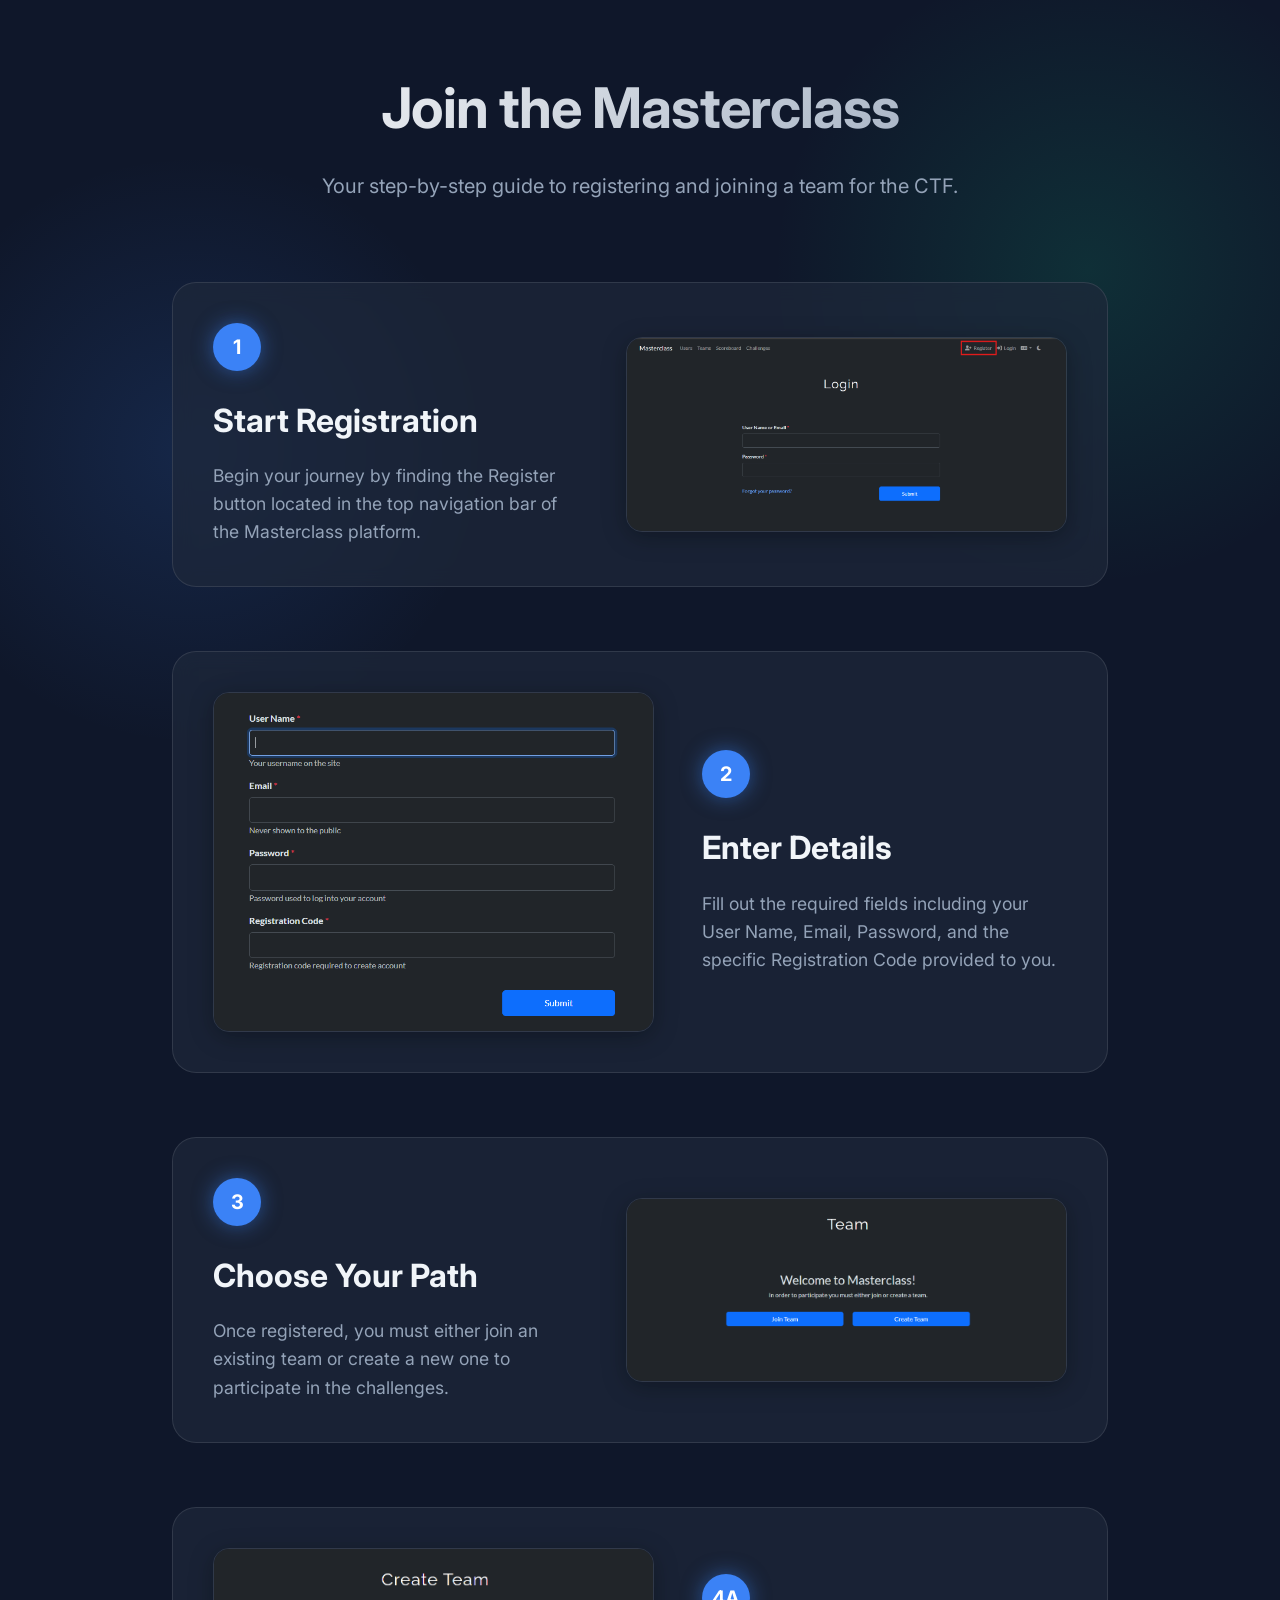
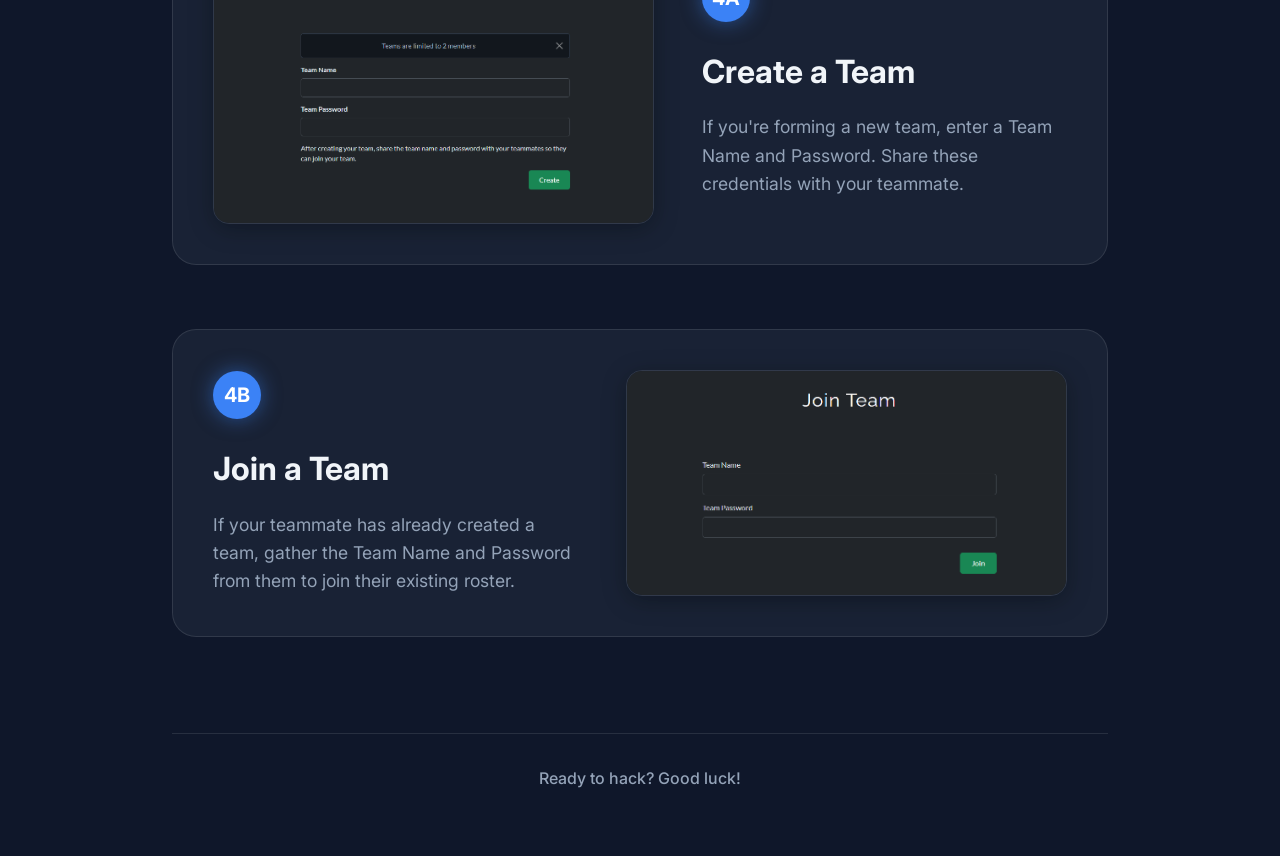
==== ctfd/index.html @ 04f1bbbb "added html" ====
<!DOCTYPE html>
<html lang="en">

<head>
    <meta charset="UTF-8">
    <meta name="viewport" content="width=device-width, initial-scale=1.0">
    <title>CTFd Registration Guide</title>
    <meta name="description"
        content="Step-by-step registration guide for CTFd Masterclass. Learn how to register, create a team, or join an existing team.">
    <link href="https://fonts.googleapis.com/css2?family=Inter:wght@400;500;600;700&display=swap" rel="stylesheet">
    <link rel="stylesheet" href="style.css">
</head>

<body>
    <div class="container">
        <header>
            <h1 id="main-title">Join the Masterclass</h1>
            <p>Your step-by-step guide to registering and joining a team for the CTF.</p>
        </header>

        <main>
            <section class="step-card" id="step-1-register">
                <div class="step-content">
                    <div class="step-number">1</div>
                    <h2>Start Registration</h2>
                    <p>Begin your journey by finding the Register button located in the top navigation bar of the
                        Masterclass platform.</p>
                </div>
                <div class="step-image">
                    <img src="usage/register.png" alt="Register button highlighted in navbar">
                </div>
            </section>

            <section class="step-card" id="step-2-details">
                <div class="step-content">
                    <div class="step-number">2</div>
                    <h2>Enter Details</h2>
                    <p>Fill out the required fields including your User Name, Email, Password, and the specific
                        Registration Code provided to you.</p>
                </div>
                <div class="step-image">
                    <img src="usage/details.png" alt="Registration details form">
                </div>
            </section>

            <section class="step-card" id="step-3-path">
                <div class="step-content">
                    <div class="step-number">3</div>
                    <h2>Choose Your Path</h2>
                    <p>Once registered, you must either join an existing team or create a new one to participate in the
                        challenges.</p>
                </div>
                <div class="step-image">
                    <img src="usage/create-or-join-team.png" alt="Create or Join Team selection">
                </div>
            </section>

            <section class="step-card" id="step-4a-create">
                <div class="step-content">
                    <div class="step-number">4A</div>
                    <h2>Create a Team</h2>
                    <p>If you're forming a new team, enter a Team Name and Password. Share these credentials with your
                        teammate.</p>
                </div>
                <div class="step-image">
                    <img src="usage/create-team.png" alt="Form to create a new team">
                </div>
            </section>

            <section class="step-card" id="step-4b-join">
                <div class="step-content">
                    <div class="step-number">4B</div>
                    <h2>Join a Team</h2>
                    <p>If your teammate has already created a team, gather the Team Name and Password from them to join
                        their existing roster.</p>
                </div>
                <div class="step-image">
                    <img src="usage/join-team.png" alt="Form to join an existing team">
                </div>
            </section>
        </main>

        <footer>
            <p>Ready to hack? Good luck!</p>
        </footer>
    </div>
</body>

</html>
---- ctfd/style.css ----
:root {
    --bg-primary: #0f172a;
    --text-primary: #f8fafc;
    --text-secondary: #94a3b8;
    --accent: #3b82f6;
    --accent-glow: rgba(59, 130, 246, 0.5);
    --card-bg: rgba(30, 41, 59, 0.7);
    --border-color: rgba(255, 255, 255, 0.1);
}

* {
    margin: 0;
    padding: 0;
    box-sizing: border-box;
}

body {
    font-family: 'Inter', sans-serif;
    background-color: var(--bg-primary);
    color: var(--text-primary);
    line-height: 1.6;
    background-image:
        radial-gradient(circle at 15% 50%, rgba(59, 130, 246, 0.15), transparent 25%),
        radial-gradient(circle at 85% 30%, rgba(16, 185, 129, 0.15), transparent 25%);
    background-attachment: fixed;
}

.container {
    max-width: 1000px;
    margin: 0 auto;
    padding: 4rem 2rem;
}

header {
    text-align: center;
    margin-bottom: 5rem;
    animation: fadeInDown 1s ease-out;
}

h1 {
    font-size: 3.5rem;
    font-weight: 700;
    margin-bottom: 1rem;
    background: linear-gradient(135deg, #fff, #94a3b8);
    -webkit-background-clip: text;
    -webkit-text-fill-color: transparent;
    letter-spacing: -1px;
}

header p {
    font-size: 1.25rem;
    color: var(--text-secondary);
}

.step-card {
    display: flex;
    align-items: center;
    gap: 3rem;
    margin-bottom: 4rem;
    padding: 2.5rem;
    background: var(--card-bg);
    border: 1px solid var(--border-color);
    border-radius: 1.5rem;
    backdrop-filter: blur(10px);
    transition: transform 0.3s ease, box-shadow 0.3s ease, border-color 0.3s ease;
    animation: fadeInUp 0.8s ease-out backwards;
}

.step-card:nth-child(even) {
    flex-direction: row-reverse;
}

.step-card:hover {
    transform: translateY(-5px);
    box-shadow: 0 10px 30px rgba(0, 0, 0, 0.5);
    border-color: rgba(255, 255, 255, 0.2);
}

.step-content {
    flex: 1;
}

.step-number {
    display: inline-flex;
    align-items: center;
    justify-content: center;
    width: 3rem;
    height: 3rem;
    background: var(--accent);
    color: white;
    border-radius: 50%;
    font-size: 1.25rem;
    font-weight: 700;
    margin-bottom: 1.5rem;
    box-shadow: 0 0 20px var(--accent-glow);
}

.step-content h2 {
    font-size: 2rem;
    margin-bottom: 1rem;
    color: #f1f5f9;
}

.step-content p {
    color: var(--text-secondary);
    font-size: 1.1rem;
}

.step-image {
    flex: 1.2;
    border-radius: 1rem;
    overflow: hidden;
    box-shadow: 0 5px 25px rgba(0, 0, 0, 0.3);
    border: 1px solid var(--border-color);
}

.step-image img {
    width: 100%;
    height: auto;
    display: block;
    transition: transform 0.5s ease;
}

.step-card:hover .step-image img {
    transform: scale(1.03);
}

footer {
    text-align: center;
    margin-top: 6rem;
    padding-top: 2rem;
    border-top: 1px solid var(--border-color);
    color: var(--text-secondary);
    font-weight: 500;
}

/* Animations */
@keyframes fadeInUp {
    from {
        opacity: 0;
        transform: translateY(30px);
    }

    to {
        opacity: 1;
        transform: translateY(0);
    }
}

@keyframes fadeInDown {
    from {
        opacity: 0;
        transform: translateY(-30px);
    }

    to {
        opacity: 1;
        transform: translateY(0);
    }
}

/* Staggered animation delays for cards */
.step-card:nth-child(1) {
    animation-delay: 0.1s;
}

.step-card:nth-child(2) {
    animation-delay: 0.3s;
}

.step-card:nth-child(3) {
    animation-delay: 0.5s;
}

.step-card:nth-child(4) {
    animation-delay: 0.7s;
}

.step-card:nth-child(5) {
    animation-delay: 0.9s;
}

/* Responsive adjustments */
@media (max-width: 768px) {

    .step-card,
    .step-card:nth-child(even) {
        flex-direction: column;
        text-align: center;
        gap: 2rem;
        padding: 1.5rem;
    }

    .step-number {
        margin: 0 auto 1.5rem;
    }

    h1 {
        font-size: 2.5rem;
    }
}
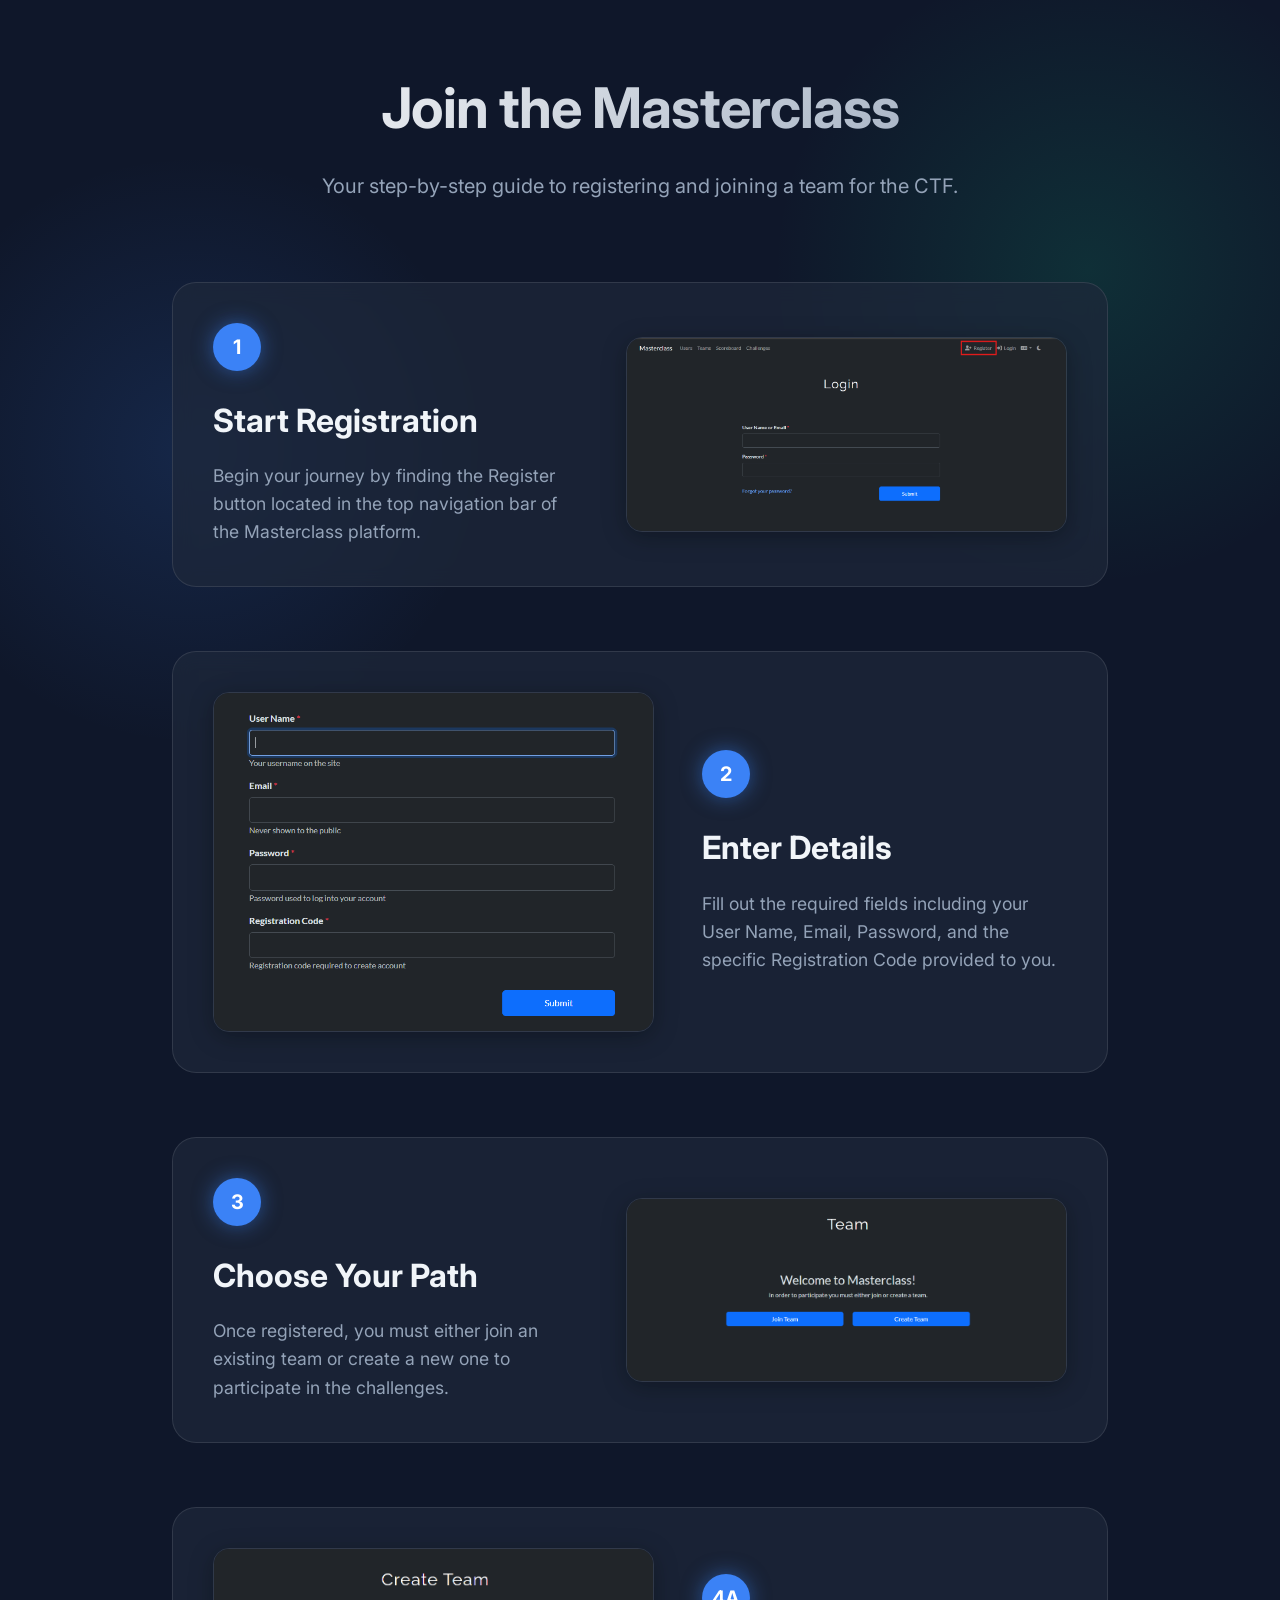
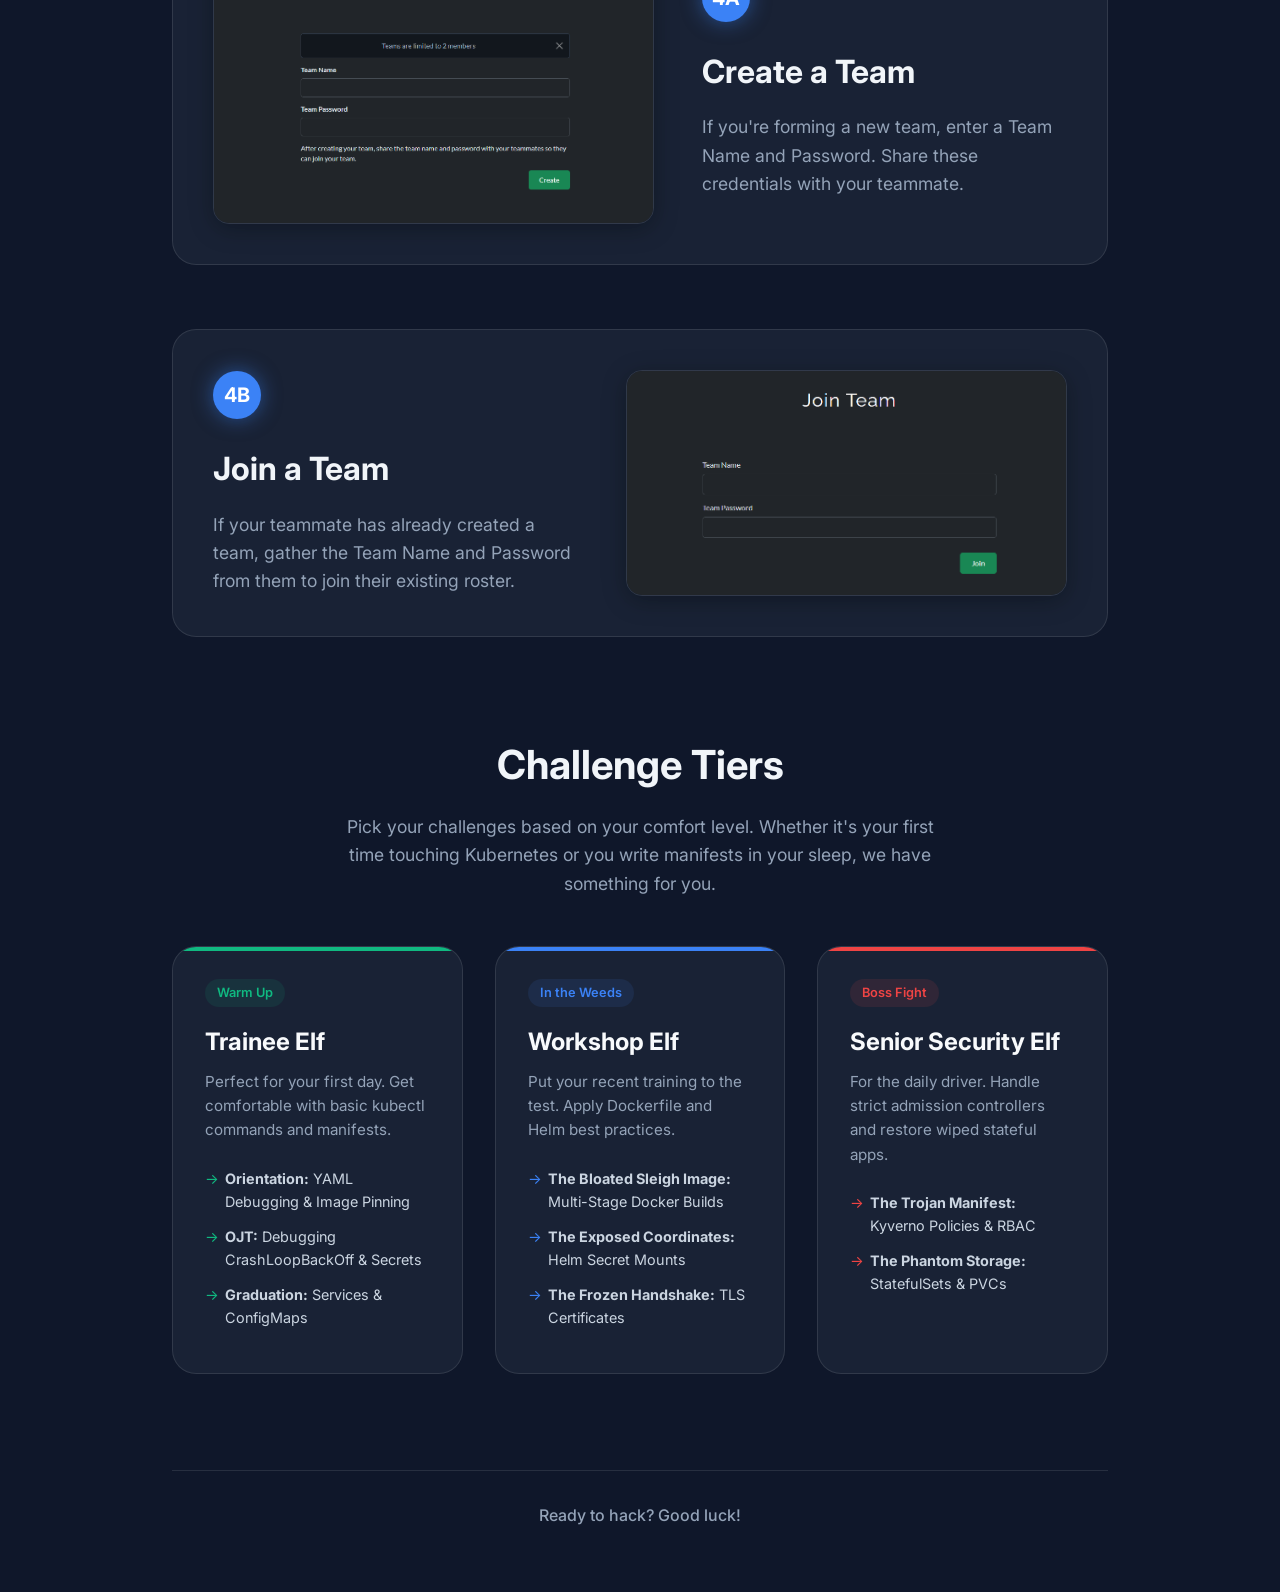
==== commit 9013901e: "chore: sync upstream scenarios and restore custom CTFd UI" ====
--- a/ctfd/index.html
+++ b/ctfd/index.html
@@ -78,6 +78,49 @@
                     <img src="usage/join-team.png" alt="Form to join an existing team">
                 </div>
             </section>
+        <section class="tiers-section" id="challenge-tiers">
+            <div class="tiers-header">
+                <h2>Challenge Tiers</h2>
+                <p>Pick your challenges based on your comfort level. Whether it's your first time touching Kubernetes or you write manifests in your sleep, we have something for you.</p>
+            </div>
+
+            <div class="tier-grid">
+                <!-- Trainee Tier -->
+                <div class="tier-card trainee">
+                    <div class="tier-badge">Warm Up</div>
+                    <h3>Trainee Elf</h3>
+                    <p>Perfect for your first day. Get comfortable with basic kubectl commands and manifests.</p>
+                    <ul class="challenge-list">
+                        <li><strong>Orientation:</strong> YAML Debugging & Image Pinning</li>
+                        <li><strong>OJT:</strong> Debugging CrashLoopBackOff & Secrets</li>
+                        <li><strong>Graduation:</strong> Services & ConfigMaps</li>
+                    </ul>
+                </div>
+
+                <!-- Workshop Tier -->
+                <div class="tier-card workshop">
+                    <div class="tier-badge">In the Weeds</div>
+                    <h3>Workshop Elf</h3>
+                    <p>Put your recent training to the test. Apply Dockerfile and Helm best practices.</p>
+                    <ul class="challenge-list">
+                        <li><strong>The Bloated Sleigh Image:</strong> Multi-Stage Docker Builds</li>
+                        <li><strong>The Exposed Coordinates:</strong> Helm Secret Mounts</li>
+                        <li><strong>The Frozen Handshake:</strong> TLS Certificates</li>
+                    </ul>
+                </div>
+
+                <!-- Senior Tier -->
+                <div class="tier-card senior">
+                    <div class="tier-badge">Boss Fight</div>
+                    <h3>Senior Security Elf</h3>
+                    <p>For the daily driver. Handle strict admission controllers and restore wiped stateful apps.</p>
+                    <ul class="challenge-list">
+                        <li><strong>The Trojan Manifest:</strong> Kyverno Policies & RBAC</li>
+                        <li><strong>The Phantom Storage:</strong> StatefulSets & PVCs</li>
+                    </ul>
+                </div>
+            </div>
+        </section>
         </main>
 
         <footer>
--- a/ctfd/style.css
+++ b/ctfd/style.css
@@ -43,6 +43,7 @@
     margin-bottom: 1rem;
     background: linear-gradient(135deg, #fff, #94a3b8);
     -webkit-background-clip: text;
+    background-clip: text;
     -webkit-text-fill-color: transparent;
     letter-spacing: -1px;
 }
@@ -134,6 +135,115 @@
     font-weight: 500;
 }
 
+/* Tier Sections */
+.tiers-section {
+    margin-top: 6rem;
+    animation: fadeInUp 1s ease-out backwards;
+    animation-delay: 1.1s;
+}
+
+.tiers-header {
+    text-align: center;
+    margin-bottom: 3rem;
+}
+
+.tiers-header h2 {
+    font-size: 2.5rem;
+    margin-bottom: 1rem;
+    color: #f1f5f9;
+}
+
+.tiers-header p {
+    color: var(--text-secondary);
+    font-size: 1.1rem;
+    max-width: 600px;
+    margin: 0 auto;
+}
+
+.tier-grid {
+    display: grid;
+    grid-template-columns: repeat(auto-fit, minmax(280px, 1fr));
+    gap: 2rem;
+}
+
+.tier-card {
+    background: var(--card-bg);
+    border: 1px solid var(--border-color);
+    border-radius: 1.5rem;
+    padding: 2rem;
+    backdrop-filter: blur(10px);
+    transition: transform 0.3s ease, box-shadow 0.3s ease, border-color 0.3s ease;
+    position: relative;
+    overflow: hidden;
+}
+
+.tier-card:hover {
+    transform: translateY(-5px);
+    box-shadow: 0 10px 30px rgba(0, 0, 0, 0.5);
+}
+
+.tier-card::before {
+    content: '';
+    position: absolute;
+    top: 0;
+    left: 0;
+    width: 100%;
+    height: 4px;
+}
+
+.tier-card.trainee::before { background: #10b981; }
+.tier-card.workshop::before { background: #3b82f6; }
+.tier-card.senior::before { background: #ef4444; }
+
+.tier-badge {
+    display: inline-block;
+    padding: 0.25rem 0.75rem;
+    border-radius: 1rem;
+    font-size: 0.8rem;
+    font-weight: 600;
+    margin-bottom: 1rem;
+    background: rgba(255, 255, 255, 0.1);
+}
+
+.tier-card.trainee .tier-badge { color: #10b981; background: rgba(16, 185, 129, 0.1); }
+.tier-card.workshop .tier-badge { color: #3b82f6; background: rgba(59, 130, 246, 0.1); }
+.tier-card.senior .tier-badge { color: #ef4444; background: rgba(239, 68, 68, 0.1); }
+
+.tier-card h3 {
+    font-size: 1.5rem;
+    margin-bottom: 0.5rem;
+    color: #f8fafc;
+}
+
+.tier-card p {
+    color: var(--text-secondary);
+    margin-bottom: 1.5rem;
+    font-size: 0.95rem;
+}
+
+.challenge-list {
+    list-style: none;
+}
+
+.challenge-list li {
+    margin-bottom: 0.75rem;
+    font-size: 0.9rem;
+    color: #cbd5e1;
+    position: relative;
+    padding-left: 1.25rem;
+}
+
+.challenge-list li::before {
+    content: '→';
+    position: absolute;
+    left: 0;
+    color: var(--accent);
+}
+
+.tier-card.trainee .challenge-list li::before { color: #10b981; }
+.tier-card.workshop .challenge-list li::before { color: #3b82f6; }
+.tier-card.senior .challenge-list li::before { color: #ef4444; }
+
 /* Animations */
 @keyframes fadeInUp {
     from {
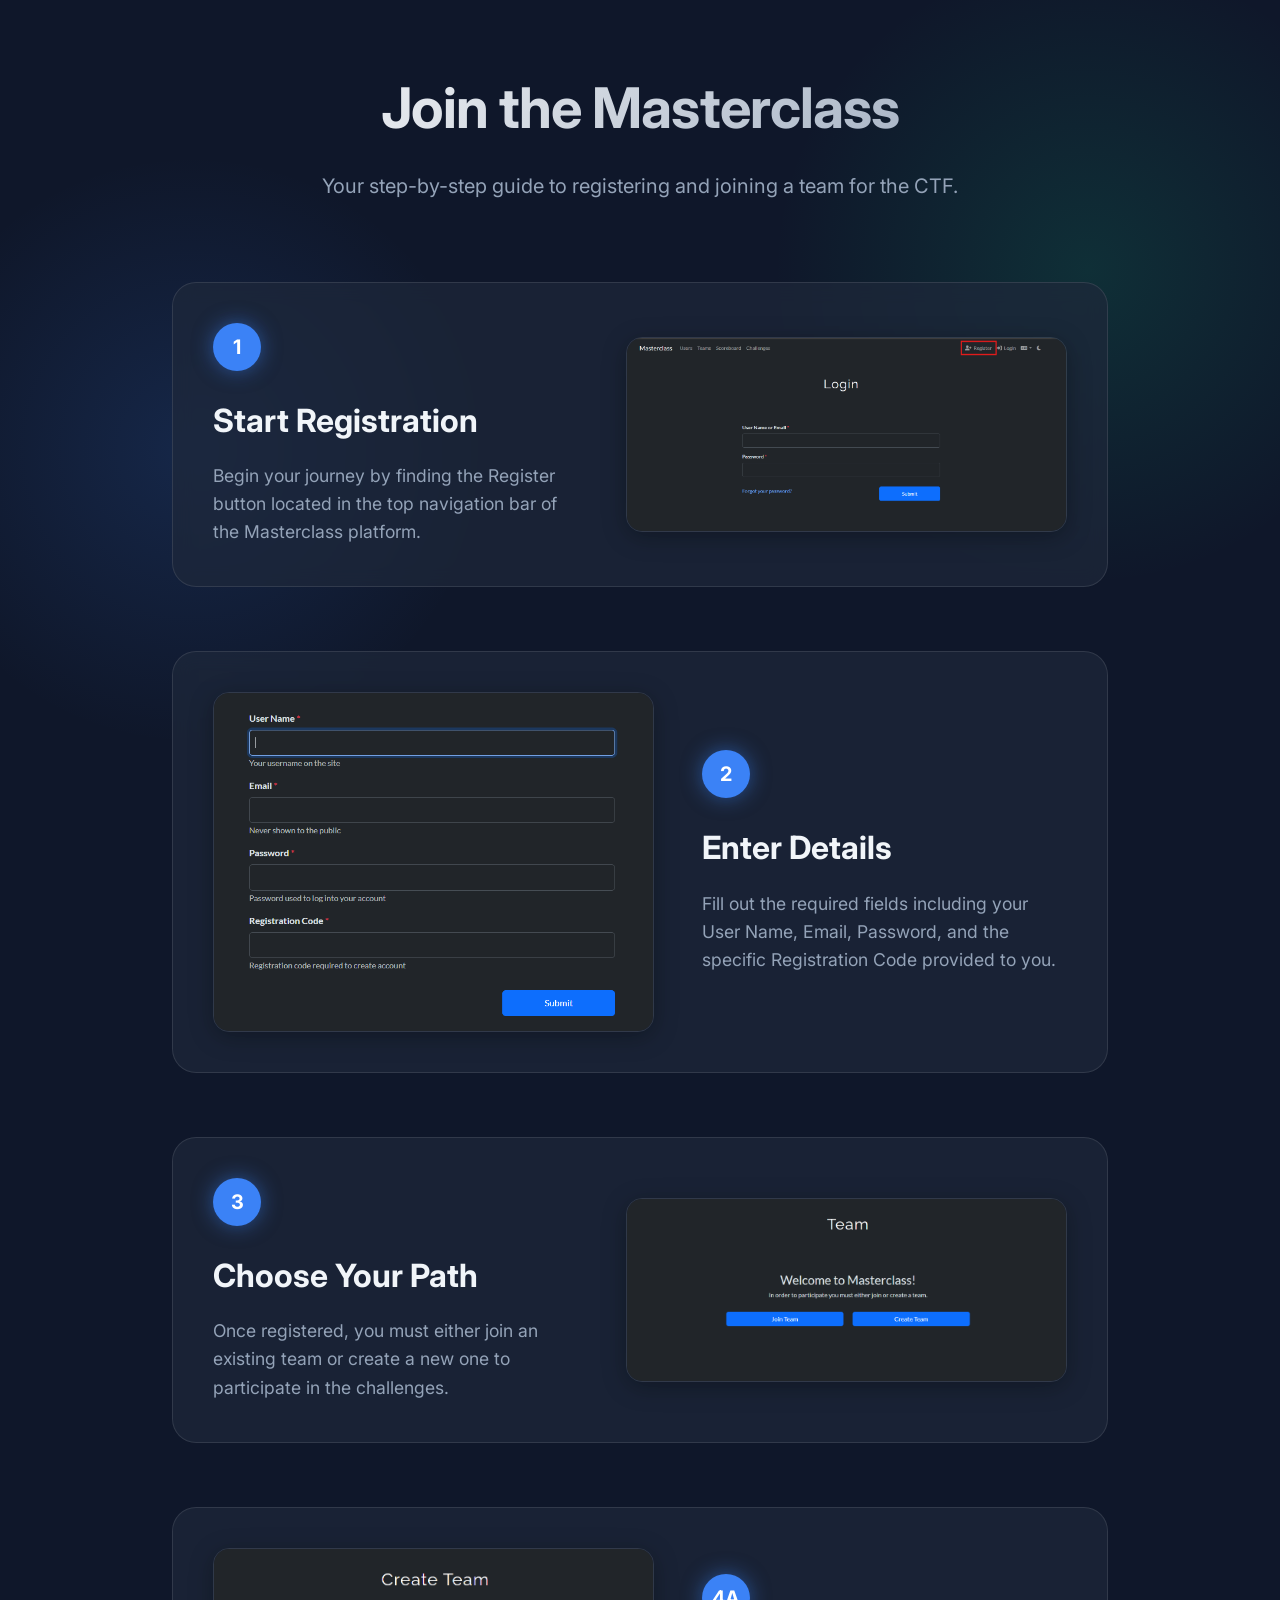
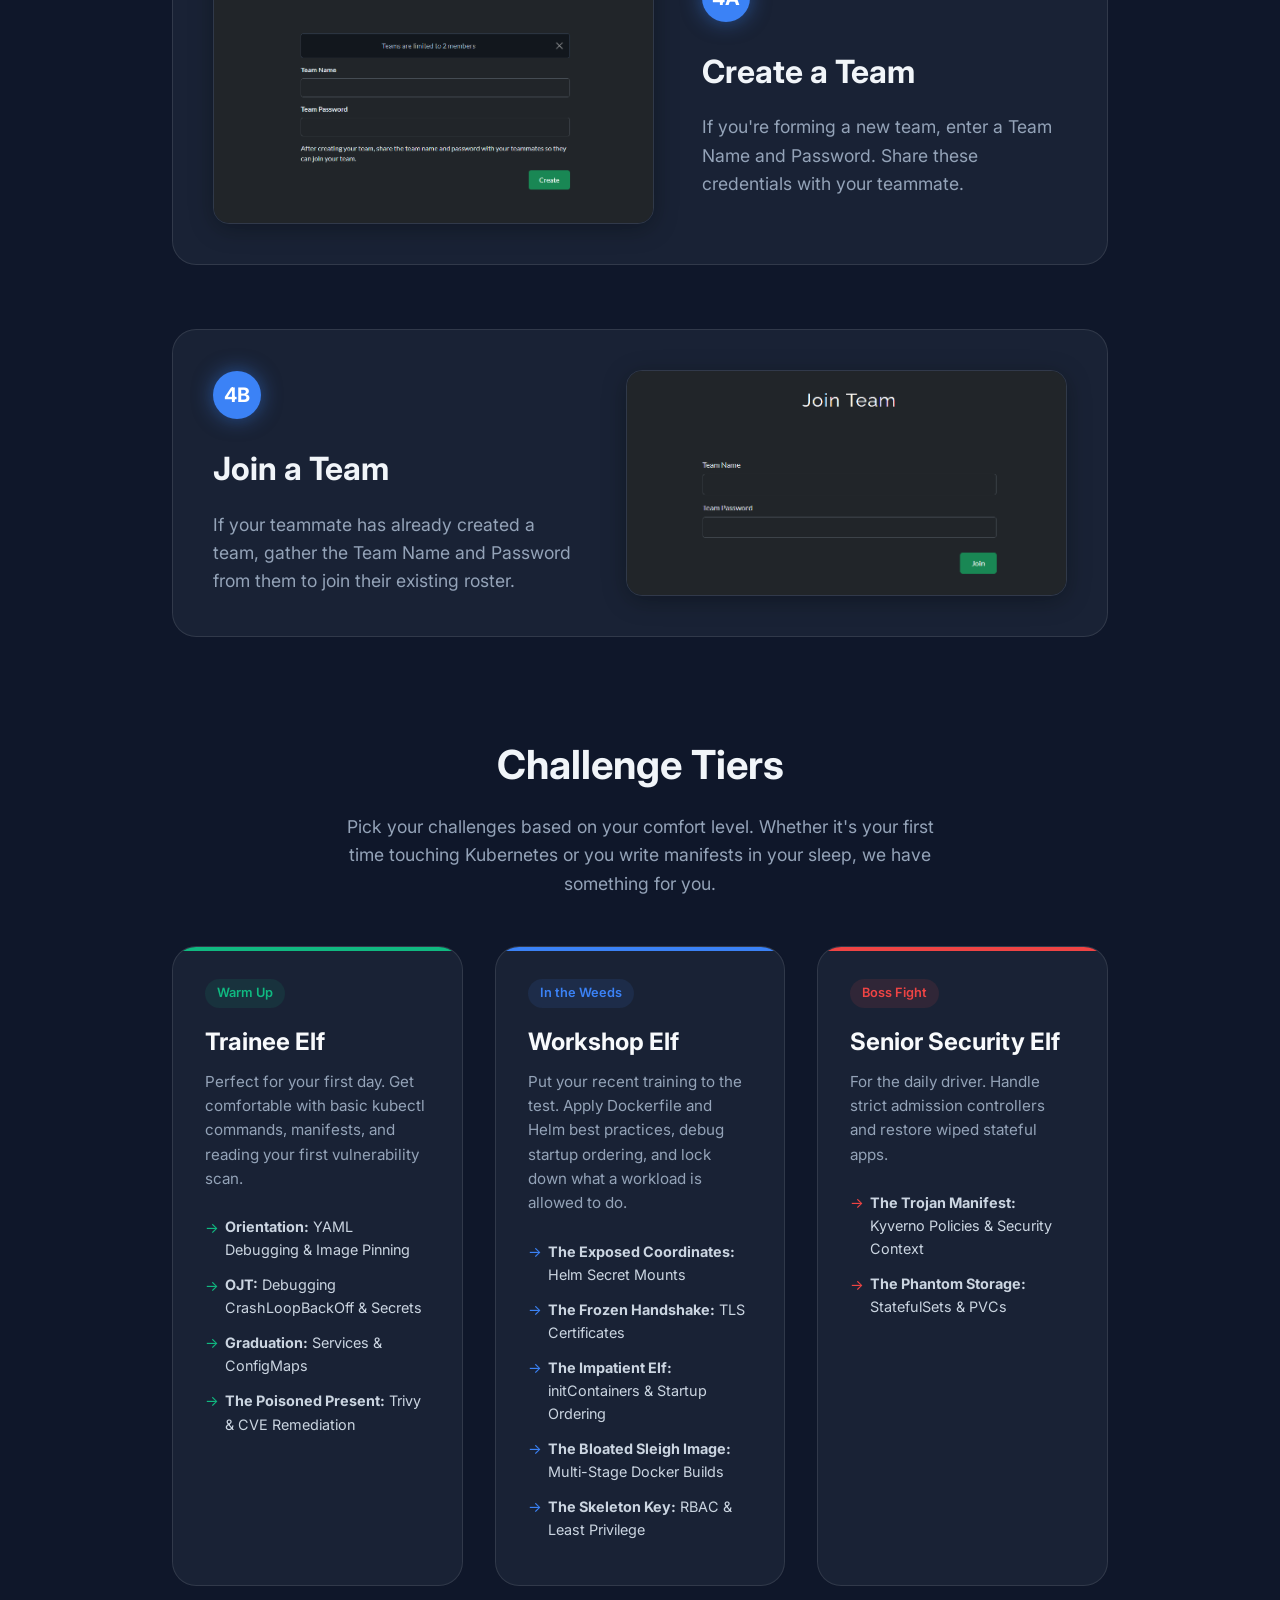
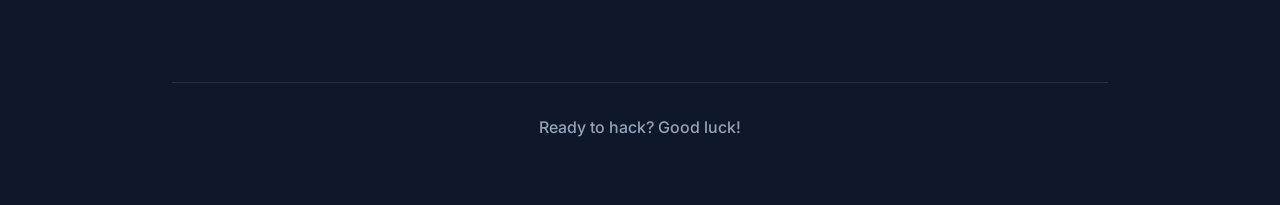
==== commit 174ec303: "docs: list all 11 challenges on the intro page, drop the floors doctrine Intro page ---------- ctfd/" ====
--- a/ctfd/index.html
+++ b/ctfd/index.html
@@ -89,11 +89,12 @@
                 <div class="tier-card trainee">
                     <div class="tier-badge">Warm Up</div>
                     <h3>Trainee Elf</h3>
-                    <p>Perfect for your first day. Get comfortable with basic kubectl commands and manifests.</p>
+                    <p>Perfect for your first day. Get comfortable with basic kubectl commands, manifests, and reading your first vulnerability scan.</p>
                     <ul class="challenge-list">
                         <li><strong>Orientation:</strong> YAML Debugging & Image Pinning</li>
                         <li><strong>OJT:</strong> Debugging CrashLoopBackOff & Secrets</li>
                         <li><strong>Graduation:</strong> Services & ConfigMaps</li>
+                        <li><strong>The Poisoned Present:</strong> Trivy & CVE Remediation</li>
                     </ul>
                 </div>
 
@@ -101,11 +102,13 @@
                 <div class="tier-card workshop">
                     <div class="tier-badge">In the Weeds</div>
                     <h3>Workshop Elf</h3>
-                    <p>Put your recent training to the test. Apply Dockerfile and Helm best practices.</p>
+                    <p>Put your recent training to the test. Apply Dockerfile and Helm best practices, debug startup ordering, and lock down what a workload is allowed to do.</p>
                     <ul class="challenge-list">
-                        <li><strong>The Bloated Sleigh Image:</strong> Multi-Stage Docker Builds</li>
                         <li><strong>The Exposed Coordinates:</strong> Helm Secret Mounts</li>
                         <li><strong>The Frozen Handshake:</strong> TLS Certificates</li>
+                        <li><strong>The Impatient Elf:</strong> initContainers & Startup Ordering</li>
+                        <li><strong>The Bloated Sleigh Image:</strong> Multi-Stage Docker Builds</li>
+                        <li><strong>The Skeleton Key:</strong> RBAC & Least Privilege</li>
                     </ul>
                 </div>
 
@@ -115,7 +118,7 @@
                     <h3>Senior Security Elf</h3>
                     <p>For the daily driver. Handle strict admission controllers and restore wiped stateful apps.</p>
                     <ul class="challenge-list">
-                        <li><strong>The Trojan Manifest:</strong> Kyverno Policies & RBAC</li>
+                        <li><strong>The Trojan Manifest:</strong> Kyverno Policies & Security Context</li>
                         <li><strong>The Phantom Storage:</strong> StatefulSets & PVCs</li>
                     </ul>
                 </div>
